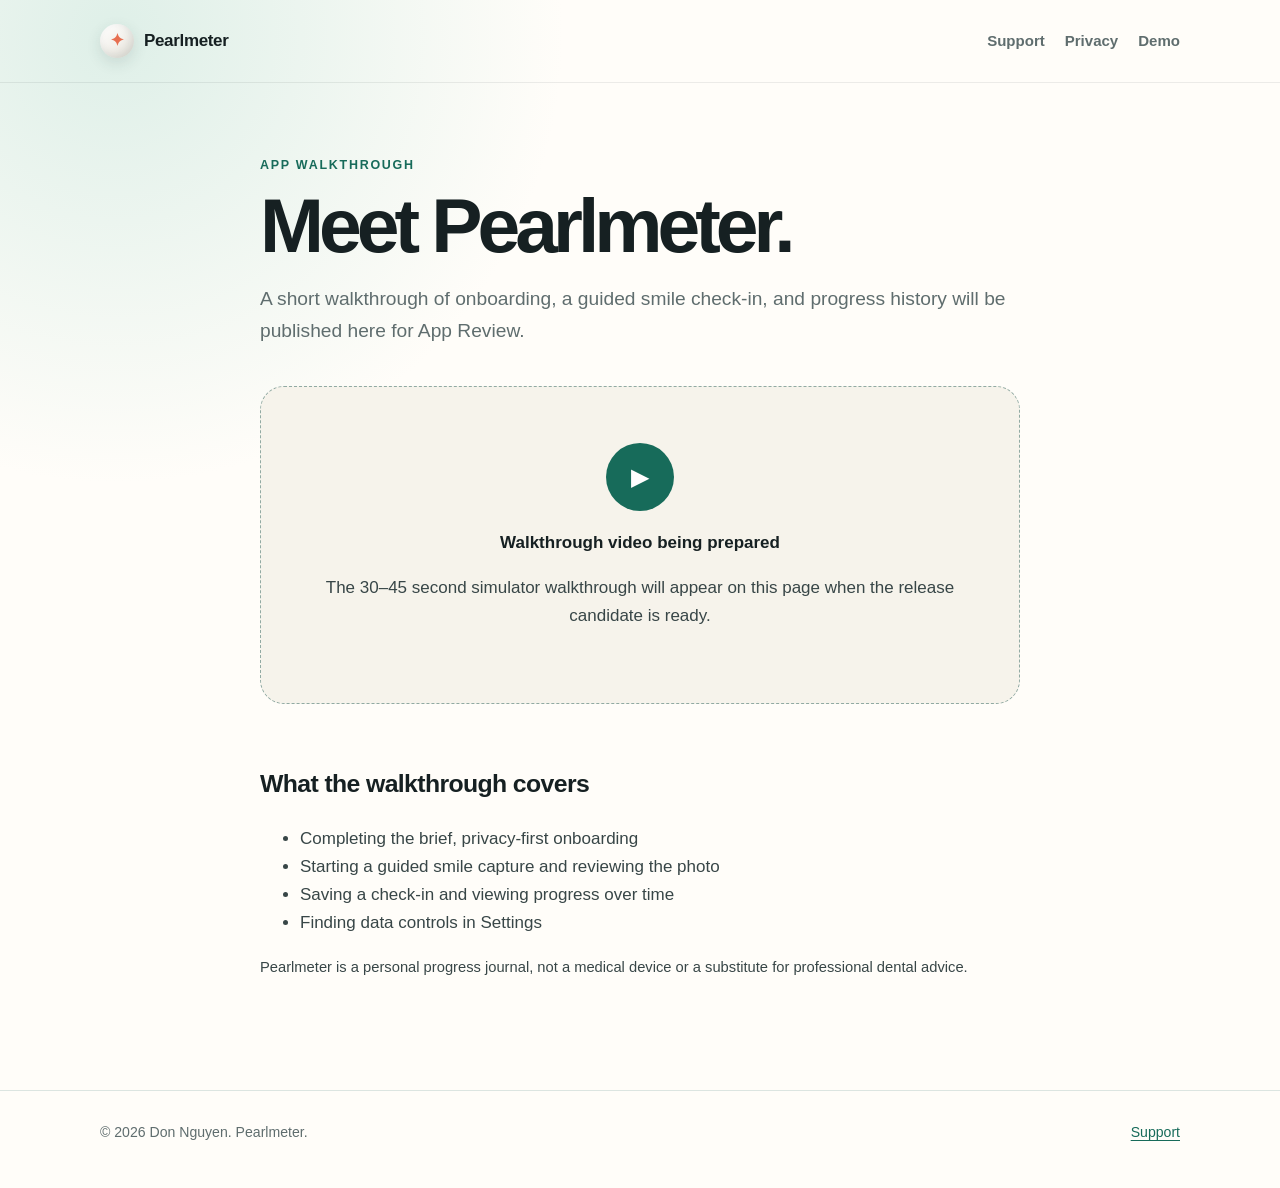
==== demo/index.html @ c4ca1acd "Create Pearlmeter support and privacy site" ====
<!doctype html>
<html lang="en-AU">
<head>
  <meta charset="utf-8"><meta name="viewport" content="width=device-width, initial-scale=1">
  <meta name="description" content="Pearlmeter app walkthrough for review.">
  <title>App Walkthrough — Pearlmeter</title><link rel="stylesheet" href="../assets/styles.css">
</head>
<body>
  <header><nav class="shell" aria-label="Main navigation"><a class="brand" href="../"><span class="mark" aria-hidden="true">✦</span> Pearlmeter</a><div class="nav-links"><a href="../support/">Support</a><a href="../privacy/">Privacy</a><a href="./" aria-current="page">Demo</a></div></nav></header>
  <main class="article">
    <div class="eyebrow">App walkthrough</div><h1>Meet Pearlmeter.</h1>
    <p class="lede">A short walkthrough of onboarding, a guided smile check-in, and progress history will be published here for App Review.</p>
    <div class="demo-frame"><div class="play" aria-hidden="true">▶</div><strong>Walkthrough video being prepared</strong><p>The 30–45 second simulator walkthrough will appear on this page when the release candidate is ready.</p></div>
    <h2>What the walkthrough covers</h2>
    <ul><li>Completing the brief, privacy-first onboarding</li><li>Starting a guided smile capture and reviewing the photo</li><li>Saving a check-in and viewing progress over time</li><li>Finding data controls in Settings</li></ul>
    <p class="meta">Pearlmeter is a personal progress journal, not a medical device or a substitute for professional dental advice.</p>
  </main>
  <footer><div class="shell footer-row"><span>© 2026 Don Nguyen. Pearlmeter.</span><a href="../support/">Support</a></div></footer>
</body>
</html>
---- assets/styles.css ----
:root {
  --ink: #162022;
  --muted: #5f6d6e;
  --paper: #fffdf9;
  --pearl: #f6f3eb;
  --mint: #cde8df;
  --mint-deep: #176b5a;
  --coral: #e76f51;
  --line: #dce5e1;
  --shadow: 0 18px 60px rgba(31, 61, 55, 0.11);
}

* { box-sizing: border-box; }

html { scroll-behavior: smooth; }

body {
  margin: 0;
  color: var(--ink);
  background:
    radial-gradient(circle at 9% 3%, rgba(205, 232, 223, 0.65), transparent 28rem),
    var(--paper);
  font-family: -apple-system, BlinkMacSystemFont, "Segoe UI", sans-serif;
  font-size: 17px;
  line-height: 1.65;
}

a { color: var(--mint-deep); text-underline-offset: 0.18em; }
a:hover { color: #0d5144; }

.shell { width: min(1080px, calc(100% - 40px)); margin: 0 auto; }

header {
  padding: 24px 0;
  border-bottom: 1px solid rgba(22, 32, 34, 0.08);
}

nav { display: flex; align-items: center; justify-content: space-between; gap: 24px; }
.brand { display: inline-flex; align-items: center; gap: 10px; color: var(--ink); font-weight: 800; text-decoration: none; letter-spacing: -0.02em; }
.mark { width: 34px; height: 34px; border-radius: 50%; display: grid; place-items: center; background: linear-gradient(145deg, white, #e9e5dc); box-shadow: inset -3px -3px 8px rgba(31, 61, 55, 0.12), 0 5px 15px rgba(31, 61, 55, 0.12); color: var(--coral); }
.nav-links { display: flex; flex-wrap: wrap; gap: 20px; }
.nav-links a { color: var(--muted); font-size: 0.94rem; font-weight: 650; text-decoration: none; }

main { min-height: calc(100vh - 180px); }
.hero { padding: 96px 0 80px; display: grid; grid-template-columns: minmax(0, 1.25fr) minmax(280px, 0.75fr); align-items: center; gap: 72px; }
.eyebrow { color: var(--mint-deep); font-size: 0.78rem; font-weight: 800; letter-spacing: 0.14em; text-transform: uppercase; }
h1 { max-width: 820px; margin: 12px 0 20px; font-size: clamp(2.7rem, 7vw, 5.5rem); line-height: 0.98; letter-spacing: -0.065em; }
.hero p { max-width: 640px; color: var(--muted); font-size: clamp(1.08rem, 2vw, 1.3rem); }
.actions { display: flex; flex-wrap: wrap; gap: 12px; margin-top: 30px; }
.button { display: inline-flex; min-height: 50px; align-items: center; justify-content: center; padding: 12px 20px; border: 1px solid var(--mint-deep); border-radius: 999px; background: var(--mint-deep); color: white; font-weight: 750; text-decoration: none; }
.button.secondary { color: var(--mint-deep); background: transparent; }

.phone { position: relative; max-width: 300px; margin: 0 auto; padding: 16px; border: 6px solid var(--ink); border-radius: 44px; background: #f7f1e7; box-shadow: var(--shadow); transform: rotate(2.5deg); }
.phone::before { content: ""; display: block; width: 35%; height: 22px; margin: -8px auto 24px; border-radius: 0 0 14px 14px; background: var(--ink); }
.phone-screen { min-height: 420px; padding: 30px 20px; border-radius: 27px; background: linear-gradient(165deg, white 0 55%, #dcefe8 55%); text-align: center; }
.smile { display: block; margin: 60px 0 28px; font-size: 6.2rem; line-height: 1; filter: grayscale(1); }
.meter { height: 12px; overflow: hidden; border-radius: 20px; background: rgba(22, 32, 34, 0.12); }
.meter span { display: block; width: 72%; height: 100%; border-radius: inherit; background: var(--coral); }
.phone small { color: var(--muted); }

.grid { display: grid; grid-template-columns: repeat(3, 1fr); gap: 18px; padding: 0 0 88px; }
.card { padding: 28px; border: 1px solid var(--line); border-radius: 24px; background: rgba(255, 255, 255, 0.74); box-shadow: 0 12px 35px rgba(31, 61, 55, 0.06); }
.card h2 { margin-top: 0; font-size: 1.25rem; letter-spacing: -0.025em; }
.card p { margin-bottom: 0; color: var(--muted); }

.article { width: min(760px, calc(100% - 40px)); margin: 0 auto; padding: 72px 0 96px; }
.article h1 { font-size: clamp(2.6rem, 7vw, 4.8rem); }
.article h2 { margin-top: 2.4em; font-size: 1.55rem; letter-spacing: -0.025em; }
.article p, .article li { color: #384647; }
.article .lede { color: var(--muted); font-size: 1.2rem; }
.notice { margin: 32px 0; padding: 22px 24px; border-left: 4px solid var(--coral); border-radius: 0 16px 16px 0; background: #fff4ef; }
.meta { color: var(--muted); font-size: 0.92rem; }
.demo-frame { margin: 40px 0; padding: 56px 28px; border: 1px dashed #91aaa3; border-radius: 24px; background: var(--pearl); text-align: center; }
.demo-frame .play { width: 68px; height: 68px; margin: 0 auto 18px; border-radius: 50%; display: grid; place-items: center; background: var(--mint-deep); color: white; font-size: 1.5rem; }

footer { padding: 30px 0 44px; border-top: 1px solid var(--line); color: var(--muted); font-size: 0.88rem; }
.footer-row { display: flex; align-items: center; justify-content: space-between; gap: 20px; }

@media (max-width: 760px) {
  .hero { grid-template-columns: 1fr; padding: 64px 0; gap: 44px; }
  .grid { grid-template-columns: 1fr; }
  .phone { width: 260px; }
  .phone-screen { min-height: 360px; }
  .smile { margin-top: 42px; }
}

@media (max-width: 520px) {
  .shell { width: min(100% - 28px, 1080px); }
  nav, .footer-row { align-items: flex-start; flex-direction: column; }
  .nav-links { gap: 14px; }
  .hero { padding-top: 48px; }
}

@media (prefers-reduced-motion: reduce) { html { scroll-behavior: auto; } }
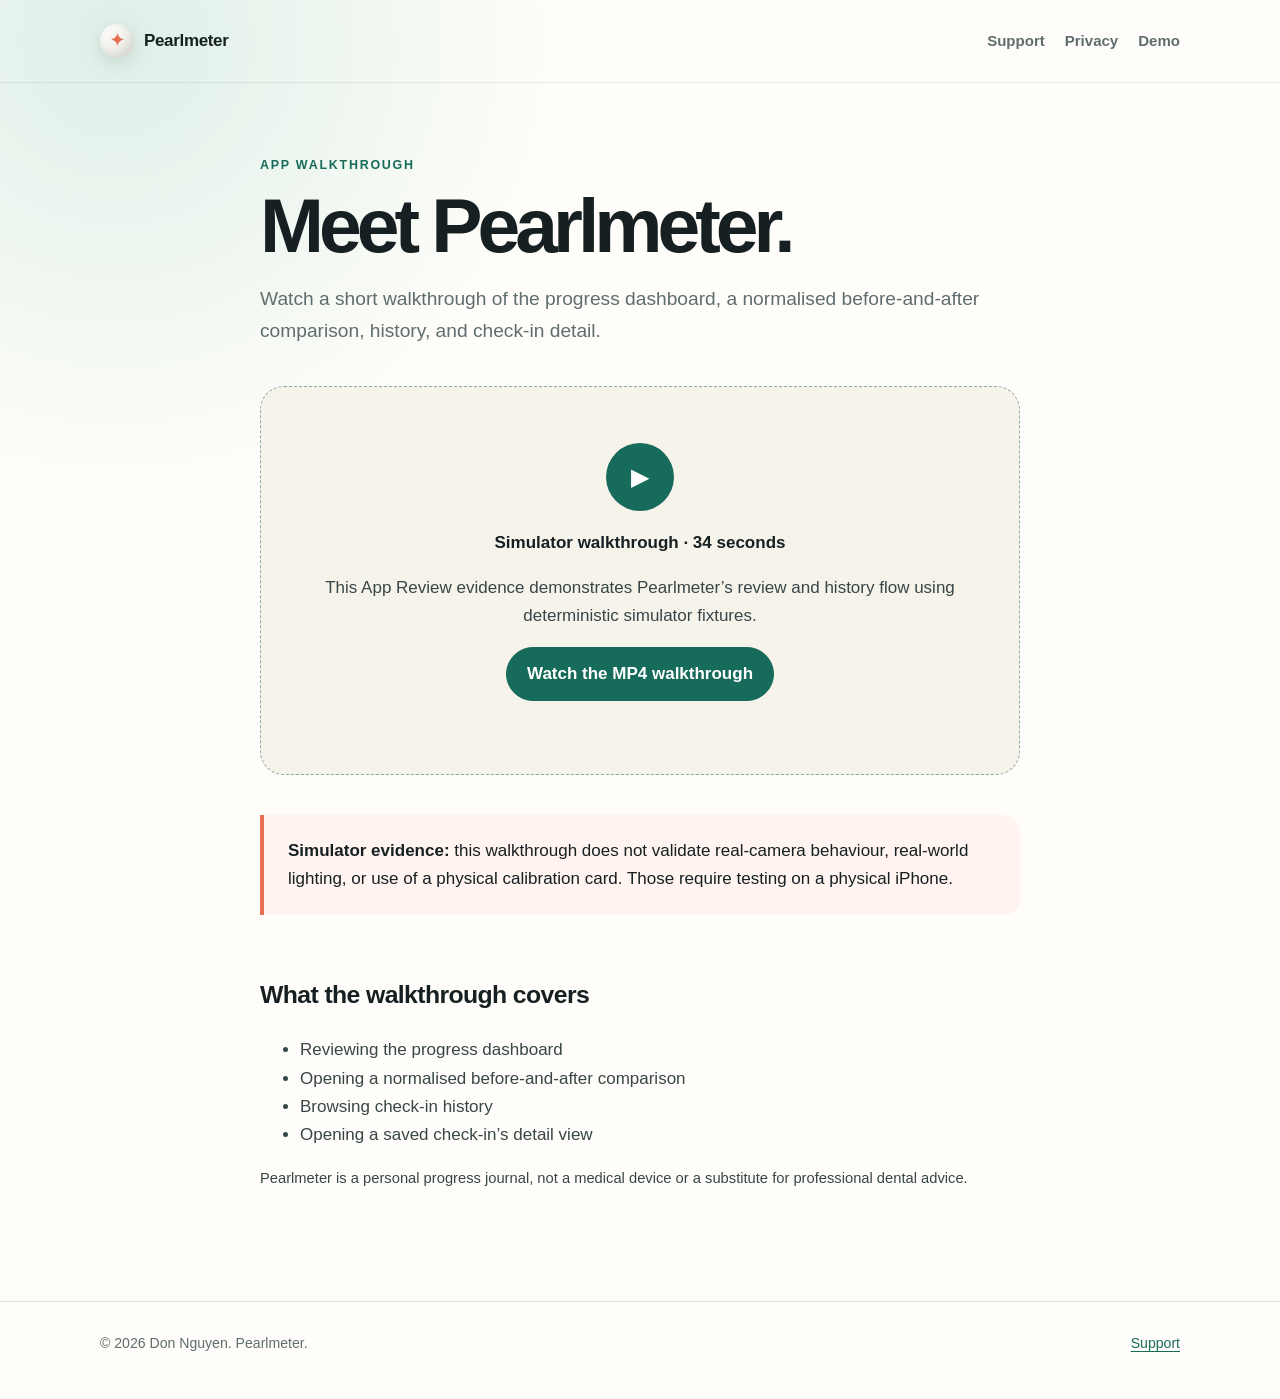
==== commit f1c421f3: "Publish simulator walkthrough evidence" ====
--- a/demo/index.html
+++ b/demo/index.html
@@ -9,13 +9,13 @@
   <header><nav class="shell" aria-label="Main navigation"><a class="brand" href="../"><span class="mark" aria-hidden="true">✦</span> Pearlmeter</a><div class="nav-links"><a href="../support/">Support</a><a href="../privacy/">Privacy</a><a href="./" aria-current="page">Demo</a></div></nav></header>
   <main class="article">
     <div class="eyebrow">App walkthrough</div><h1>Meet Pearlmeter.</h1>
-    <p class="lede">A short walkthrough of onboarding, a guided smile check-in, and progress history will be published here for App Review.</p>
-    <div class="demo-frame"><div class="play" aria-hidden="true">▶</div><strong>Walkthrough video being prepared</strong><p>The 30–45 second simulator walkthrough will appear on this page when the release candidate is ready.</p></div>
+    <p class="lede">Watch a short walkthrough of the progress dashboard, a normalised before-and-after comparison, history, and check-in detail.</p>
+    <div class="demo-frame"><div class="play" aria-hidden="true">▶</div><strong>Simulator walkthrough · 34 seconds</strong><p>This App Review evidence demonstrates Pearlmeter’s review and history flow using deterministic simulator fixtures.</p><p><a class="button" href="https://github.com/donnguyen-dev/pearlmeter-support/releases/download/demo/pearlmeter-simulator-demo.mp4">Watch the MP4 walkthrough</a></p></div>
+    <div class="notice"><strong>Simulator evidence:</strong> this walkthrough does not validate real-camera behaviour, real-world lighting, or use of a physical calibration card. Those require testing on a physical iPhone.</div>
     <h2>What the walkthrough covers</h2>
-    <ul><li>Completing the brief, privacy-first onboarding</li><li>Starting a guided smile capture and reviewing the photo</li><li>Saving a check-in and viewing progress over time</li><li>Finding data controls in Settings</li></ul>
+    <ul><li>Reviewing the progress dashboard</li><li>Opening a normalised before-and-after comparison</li><li>Browsing check-in history</li><li>Opening a saved check-in’s detail view</li></ul>
     <p class="meta">Pearlmeter is a personal progress journal, not a medical device or a substitute for professional dental advice.</p>
   </main>
   <footer><div class="shell footer-row"><span>© 2026 Don Nguyen. Pearlmeter.</span><a href="../support/">Support</a></div></footer>
 </body>
 </html>
-
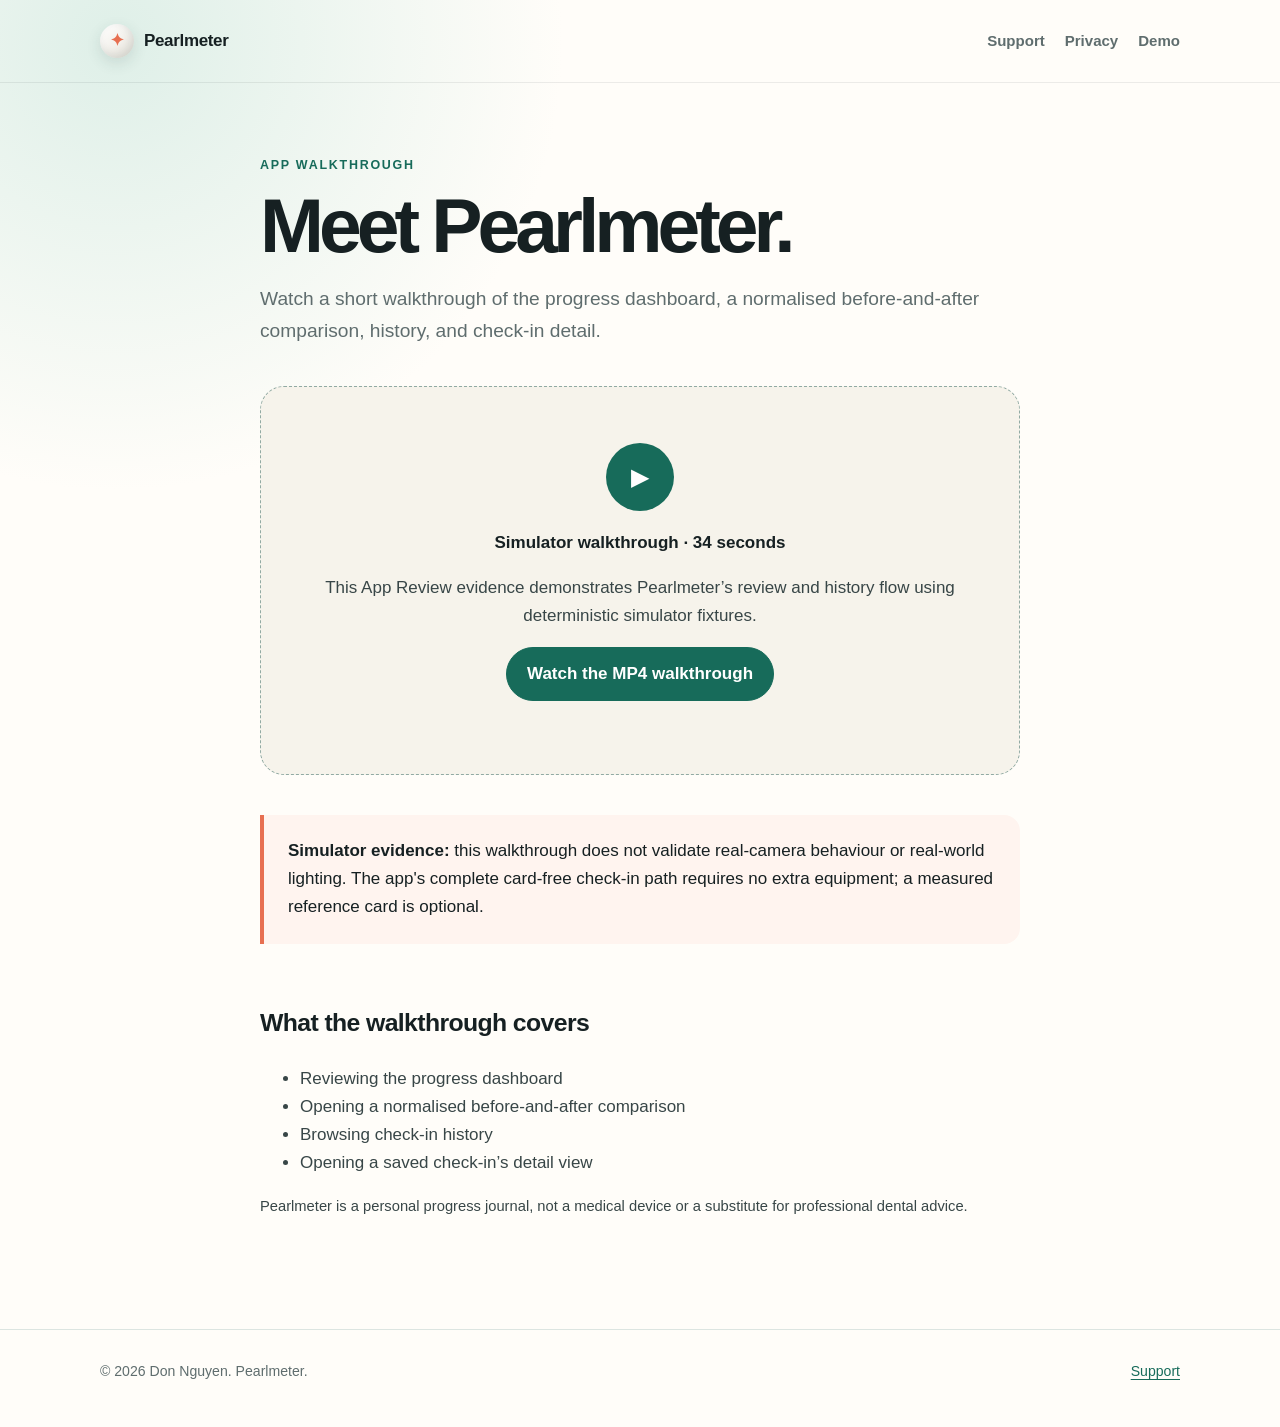
==== commit dfd21f2a: "Document card-free Pearlmeter check-ins" ====
--- a/demo/index.html
+++ b/demo/index.html
@@ -10,8 +10,8 @@
   <main class="article">
     <div class="eyebrow">App walkthrough</div><h1>Meet Pearlmeter.</h1>
     <p class="lede">Watch a short walkthrough of the progress dashboard, a normalised before-and-after comparison, history, and check-in detail.</p>
-    <div class="demo-frame"><div class="play" aria-hidden="true">▶</div><strong>Simulator walkthrough · 34 seconds</strong><p>This App Review evidence demonstrates Pearlmeter’s review and history flow using deterministic simulator fixtures.</p><p><a class="button" href="https://github.com/donnguyen-dev/pearlmeter-support/releases/download/demo/pearlmeter-simulator-demo.mp4">Watch the MP4 walkthrough</a></p></div>
-    <div class="notice"><strong>Simulator evidence:</strong> this walkthrough does not validate real-camera behaviour, real-world lighting, or use of a physical calibration card. Those require testing on a physical iPhone.</div>
+    <div class="demo-frame"><div class="play" aria-hidden="true">▶</div><strong>Simulator walkthrough · 34 seconds</strong><p>This App Review evidence demonstrates Pearlmeter’s review and history flow using deterministic simulator fixtures.</p><p><a class="button" href="https://github.com/donnguyen-dev/pearlmeter-support/releases/download/demo/pearlmeter-simulator-demo.mp4?v=cf200ca5">Watch the MP4 walkthrough</a></p></div>
+    <div class="notice"><strong>Simulator evidence:</strong> this walkthrough does not validate real-camera behaviour or real-world lighting. The app's complete card-free check-in path requires no extra equipment; a measured reference card is optional.</div>
     <h2>What the walkthrough covers</h2>
     <ul><li>Reviewing the progress dashboard</li><li>Opening a normalised before-and-after comparison</li><li>Browsing check-in history</li><li>Opening a saved check-in’s detail view</li></ul>
     <p class="meta">Pearlmeter is a personal progress journal, not a medical device or a substitute for professional dental advice.</p>
